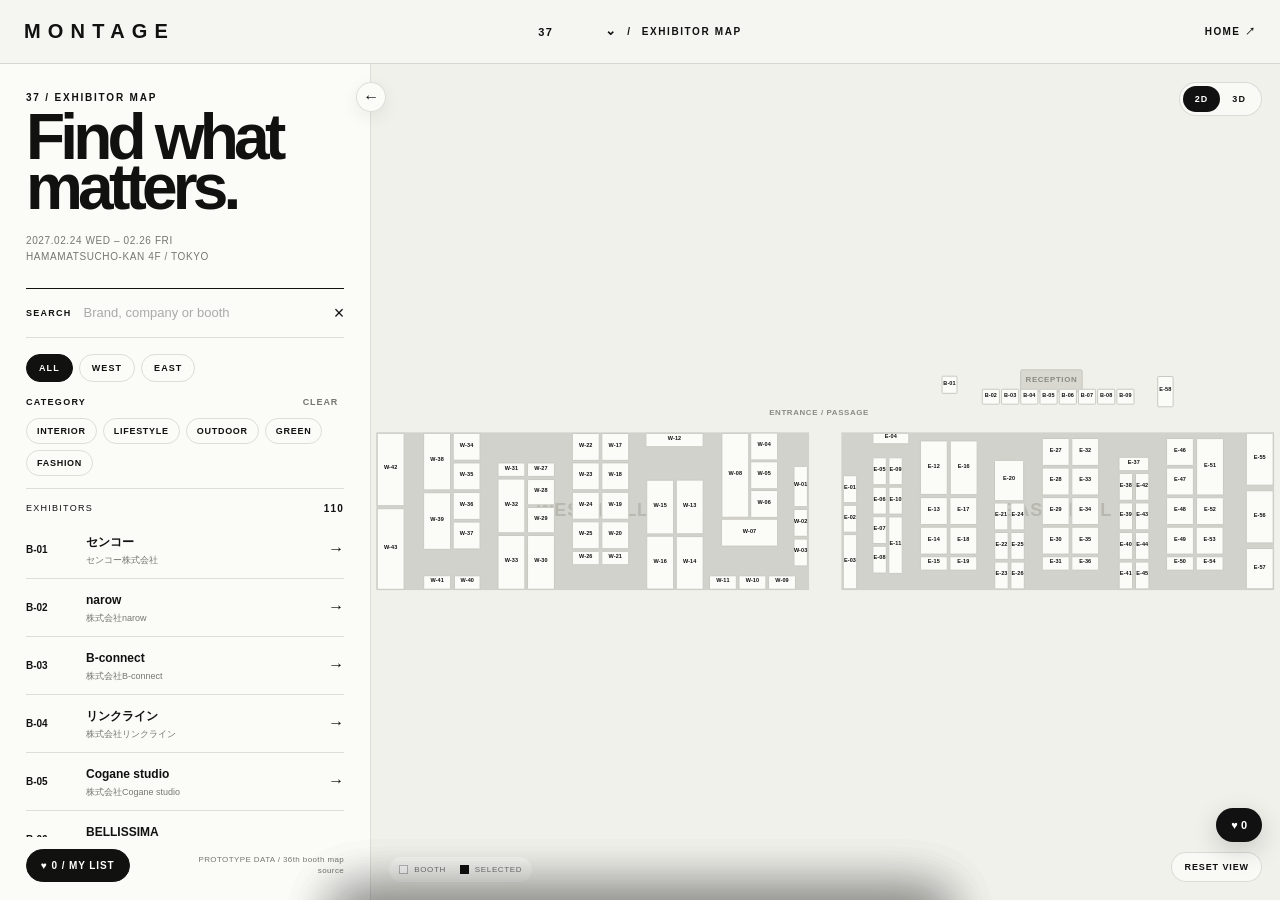
==== map/index.html @ de394f0b "Add latest exhibitor map redirect" ====
<!doctype html><html lang="ja"><head><meta charset="utf-8"><meta name="viewport" content="width=device-width,initial-scale=1"><title>MONTAGE EXHIBITOR MAP</title><meta http-equiv="refresh" content="0; url=./37/"><link rel="canonical" href="./37/"><script>location.replace('./37/'+location.search+location.hash)</script></head><body><a href="./37/">37 / EXHIBITOR MAP</a></body></html>
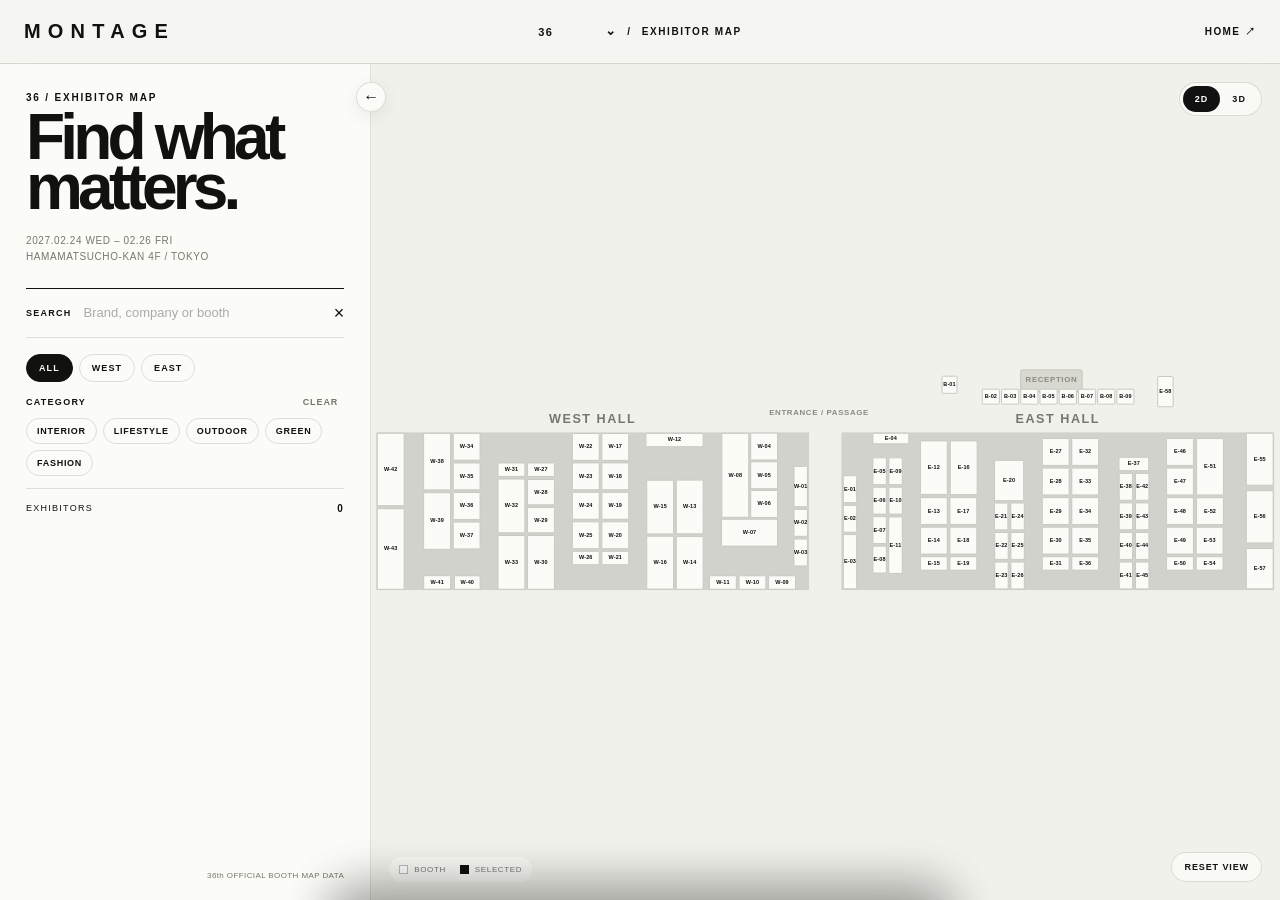
==== commit 873e8786: "Point exhibitor map to 36th edition" ====
--- a/map/index.html
+++ b/map/index.html
@@ -1 +1 @@
-<!doctype html><html lang="ja"><head><meta charset="utf-8"><meta name="viewport" content="width=device-width,initial-scale=1"><title>MONTAGE EXHIBITOR MAP</title><meta http-equiv="refresh" content="0; url=./37/"><link rel="canonical" href="./37/"><script>location.replace('./37/'+location.search+location.hash)</script></head><body><a href="./37/">37 / EXHIBITOR MAP</a></body></html>+<!doctype html><html lang="ja"><head><meta charset="utf-8"><meta name="viewport" content="width=device-width,initial-scale=1"><title>MONTAGE EXHIBITOR MAP</title><meta http-equiv="refresh" content="0; url=./36/"><link rel="canonical" href="./36/"><script>location.replace('./36/'+location.search+location.hash)</script></head><body><a href="./36/">36 / EXHIBITOR MAP</a></body></html>
